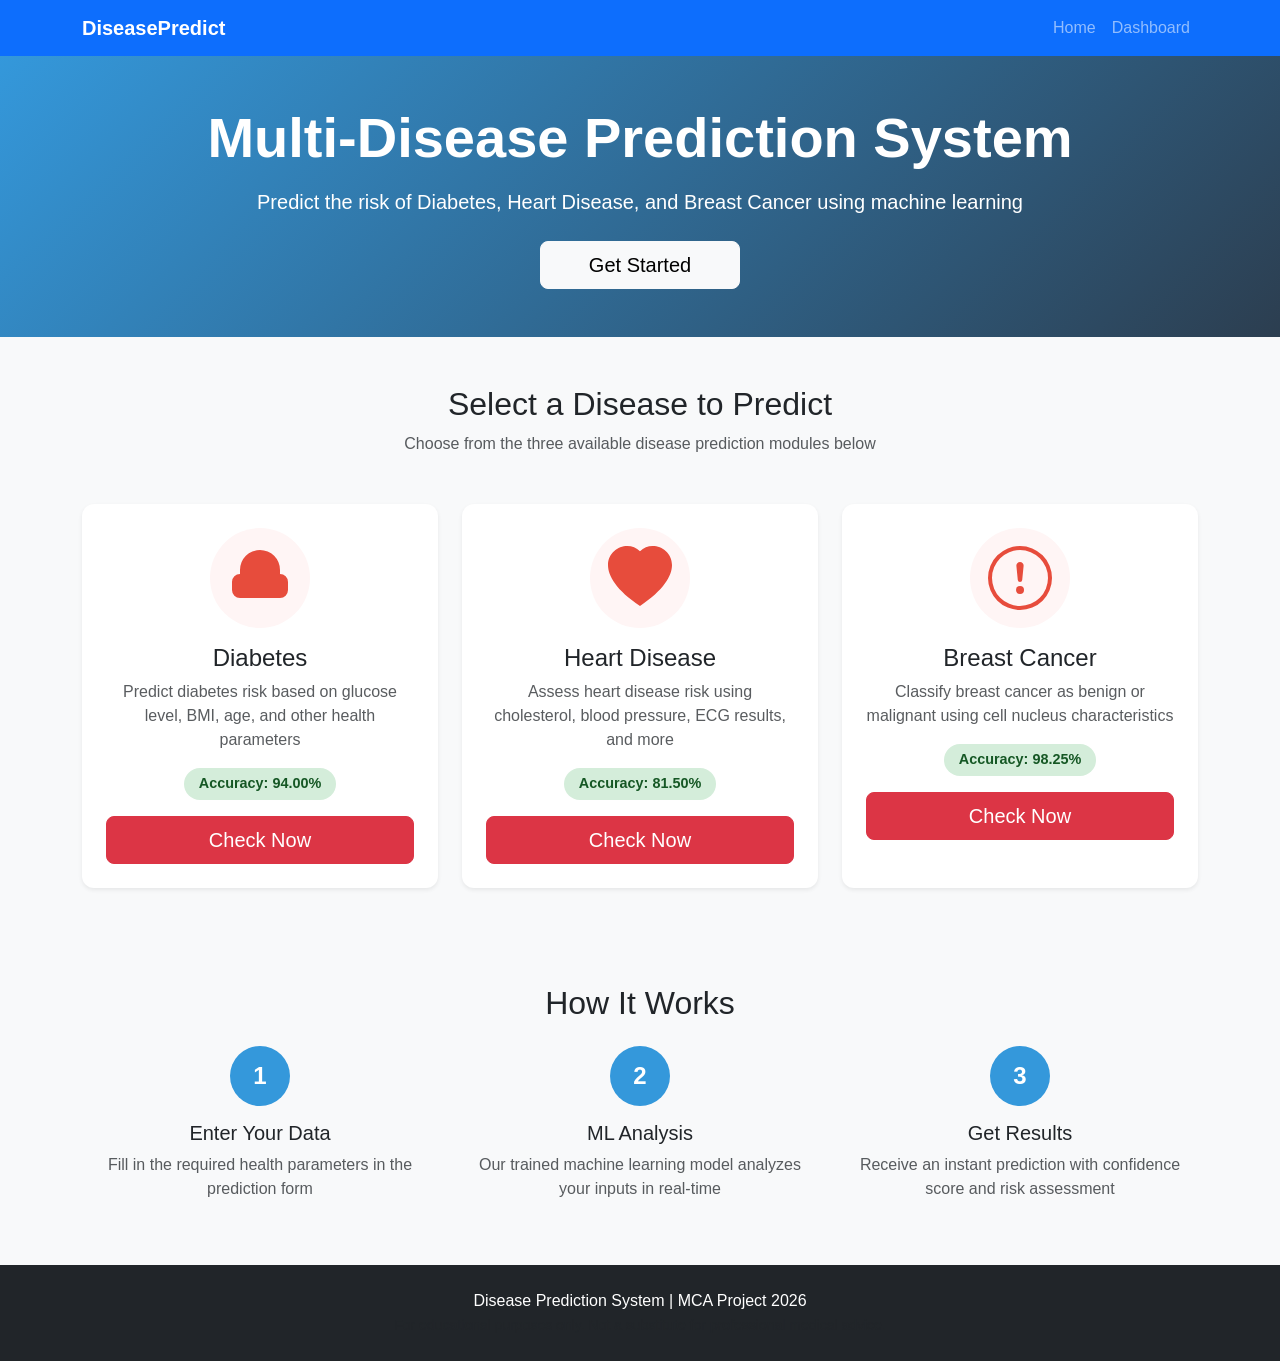
==== templates/index.html @ bf7e1209 "Initial commit: Disease Prediction System with ML models for Diabetes, Heart Disease, and Breast Can" ====
<!DOCTYPE html>
<html lang="en">
<head>
    <meta charset="UTF-8">
    <meta name="viewport" content="width=device-width, initial-scale=1.0">
    <title>Disease Prediction System</title>
    <link href="https://cdn.jsdelivr.net/npm/bootstrap@5.3.0/dist/css/bootstrap.min.css" rel="stylesheet">
    <link rel="stylesheet" href="/static/css/style.css">
</head>
<body>
    <nav class="navbar navbar-expand-lg navbar-dark bg-primary">
        <div class="container">
            <a class="navbar-brand fw-bold" href="/">DiseasePredict</a>
            <button class="navbar-toggler" type="button" data-bs-toggle="collapse" data-bs-target="#navbarNav">
                <span class="navbar-toggler-icon"></span>
            </button>
            <div class="collapse navbar-collapse" id="navbarNav">
                <ul class="navbar-nav ms-auto">
                    <li class="nav-item"><a class="nav-link" href="/">Home</a></li>
                    <li class="nav-item"><a class="nav-link" href="/dashboard">Dashboard</a></li>
                </ul>
            </div>
        </div>
    </nav>

    <div class="hero-section text-center text-white py-5">
        <div class="container">
            <h1 class="display-4 fw-bold mb-3">Multi-Disease Prediction System</h1>
            <p class="lead mb-4">Predict the risk of Diabetes, Heart Disease, and Breast Cancer using machine learning</p>
            <a href="#diseases" class="btn btn-light btn-lg px-5">Get Started</a>
        </div>
    </div>

    <div class="container py-5" id="diseases">
        <h2 class="text-center mb-2">Select a Disease to Predict</h2>
        <p class="text-center text-muted mb-5">Choose from the three available disease prediction modules below</p>

        <div class="row g-4">
            <div class="col-md-4">
                <div class="card disease-card h-100 border-0 shadow-sm">
                    <div class="card-body text-center p-4">
                        <div class="disease-icon mb-3">
                            <svg xmlns="http://www.w3.org/2000/svg" width="64" height="64" fill="#e74c3c" viewBox="0 0 16 16">
                                <path d="M8 1a5 5 0 0 0-5 5v1a2 2 0 0 0-2 2v2a2 2 0 0 0 2 2h10a2 2 0 0 0 2-2V9a2 2 0 0 0-2-2V6a5 5 0 0 0-5-5zm3 6V6a3 3 0 1 0-6 0v1h6z"/>
                            </svg>
                        </div>
                        <h4 class="card-title">Diabetes</h4>
                        <p class="card-text text-muted">Predict diabetes risk based on glucose level, BMI, age, and other health parameters</p>
                        <div class="accuracy-badge mb-3">Accuracy: 94.00%</div>
                        <a href="/diabetes" class="btn btn-danger btn-lg w-100">Check Now</a>
                    </div>
                </div>
            </div>

            <div class="col-md-4">
                <div class="card disease-card h-100 border-0 shadow-sm">
                    <div class="card-body text-center p-4">
                        <div class="disease-icon mb-3">
                            <svg xmlns="http://www.w3.org/2000/svg" width="64" height="64" fill="#e74c3c" viewBox="0 0 16 16">
                                <path d="M8 1.314C12.438-3.248 23.534 4.735 8 15-7.534 4.736 3.562-3.248 8 1.314z"/>
                            </svg>
                        </div>
                        <h4 class="card-title">Heart Disease</h4>
                        <p class="card-text text-muted">Assess heart disease risk using cholesterol, blood pressure, ECG results, and more</p>
                        <div class="accuracy-badge mb-3">Accuracy: 81.50%</div>
                        <a href="/heart" class="btn btn-danger btn-lg w-100">Check Now</a>
                    </div>
                </div>
            </div>

            <div class="col-md-4">
                <div class="card disease-card h-100 border-0 shadow-sm">
                    <div class="card-body text-center p-4">
                        <div class="disease-icon mb-3">
                            <svg xmlns="http://www.w3.org/2000/svg" width="64" height="64" fill="#e74c3c" viewBox="0 0 16 16">
                                <path d="M8 15A7 7 0 1 1 8 1a7 7 0 0 1 0 14zm0 1A8 8 0 1 0 8 0a8 8 0 0 0 0 16z"/>
                                <path d="M7.002 11a1 1 0 1 1 2 0 1 1 0 0 1-2 0zM7.1 4.995a.905.905 0 1 1 1.8 0l-.35 3.507a.552.552 0 0 1-1.1 0L7.1 4.995z"/>
                            </svg>
                        </div>
                        <h4 class="card-title">Breast Cancer</h4>
                        <p class="card-text text-muted">Classify breast cancer as benign or malignant using cell nucleus characteristics</p>
                        <div class="accuracy-badge mb-3">Accuracy: 98.25%</div>
                        <a href="/breast-cancer" class="btn btn-danger btn-lg w-100">Check Now</a>
                    </div>
                </div>
            </div>
        </div>
    </div>

    <div class="bg-light py-5">
        <div class="container">
            <h2 class="text-center mb-4">How It Works</h2>
            <div class="row g-4">
                <div class="col-md-4 text-center">
                    <div class="step-number">1</div>
                    <h5>Enter Your Data</h5>
                    <p class="text-muted">Fill in the required health parameters in the prediction form</p>
                </div>
                <div class="col-md-4 text-center">
                    <div class="step-number">2</div>
                    <h5>ML Analysis</h5>
                    <p class="text-muted">Our trained machine learning model analyzes your inputs in real-time</p>
                </div>
                <div class="col-md-4 text-center">
                    <div class="step-number">3</div>
                    <h5>Get Results</h5>
                    <p class="text-muted">Receive an instant prediction with confidence score and risk assessment</p>
                </div>
            </div>
        </div>
    </div>

    <footer class="bg-dark text-white py-4">
        <div class="container text-center">
            <p class="mb-0">Disease Prediction System | MCA Project 2026</p>
            <small class="text-muted">For educational purposes only. Not a substitute for professional medical advice.</small>
        </div>
    </footer>

    <script src="https://cdn.jsdelivr.net/npm/bootstrap@5.3.0/dist/js/bootstrap.bundle.min.js"></script>
</body>
</html>
---- static/css/style.css ----
* {
    margin: 0;
    padding: 0;
    box-sizing: border-box;
}

body {
    font-family: 'Segoe UI', Tahoma, Geneva, Verdana, sans-serif;
    background-color: #f8f9fa;
}

.hero-section {
    background: linear-gradient(135deg, #3498db 0%, #2c3e50 100%);
    padding: 60px 0;
}

.disease-card {
    transition: transform 0.3s ease, box-shadow 0.3s ease;
    border-radius: 12px;
}

.disease-card:hover {
    transform: translateY(-10px);
    box-shadow: 0 15px 30px rgba(0, 0, 0, 0.15) !important;
}

.disease-icon {
    width: 100px;
    height: 100px;
    margin: 0 auto;
    display: flex;
    align-items: center;
    justify-content: center;
    background: #fff5f5;
    border-radius: 50%;
}

.accuracy-badge {
    display: inline-block;
    padding: 5px 15px;
    background: #d4edda;
    color: #155724;
    border-radius: 20px;
    font-weight: 600;
    font-size: 0.9rem;
}

.step-number {
    width: 60px;
    height: 60px;
    background: #3498db;
    color: white;
    border-radius: 50%;
    display: flex;
    align-items: center;
    justify-content: center;
    font-size: 1.5rem;
    font-weight: bold;
    margin: 0 auto 15px;
}

.card {
    border-radius: 12px;
}

.form-label {
    font-weight: 500;
    color: #495057;
}

.form-control:focus, .form-select:focus {
    border-color: #3498db;
    box-shadow: 0 0 0 0.2rem rgba(52, 152, 219, 0.25);
}

.result-positive {
    background: linear-gradient(135deg, #fff5f5 0%, #ffe0e0 100%);
    border-left: 5px solid #e74c3c;
    border-radius: 8px;
}

.result-positive h2 {
    color: #c0392b;
}

.result-negative {
    background: linear-gradient(135deg, #f0fff4 0%, #d4edda 100%);
    border-left: 5px solid #2ecc71;
    border-radius: 8px;
}

.result-negative h2 {
    color: #27ae60;
}

.table th {
    background-color: #f8f9fa;
    border-top: none;
}

.badge {
    padding: 6px 12px;
    font-weight: 500;
}

footer {
    margin-top: auto;
}

@media (max-width: 768px) {
    .hero-section h1 {
        font-size: 2rem;
    }

    .disease-icon svg {
        width: 48px;
        height: 48px;
    }
}
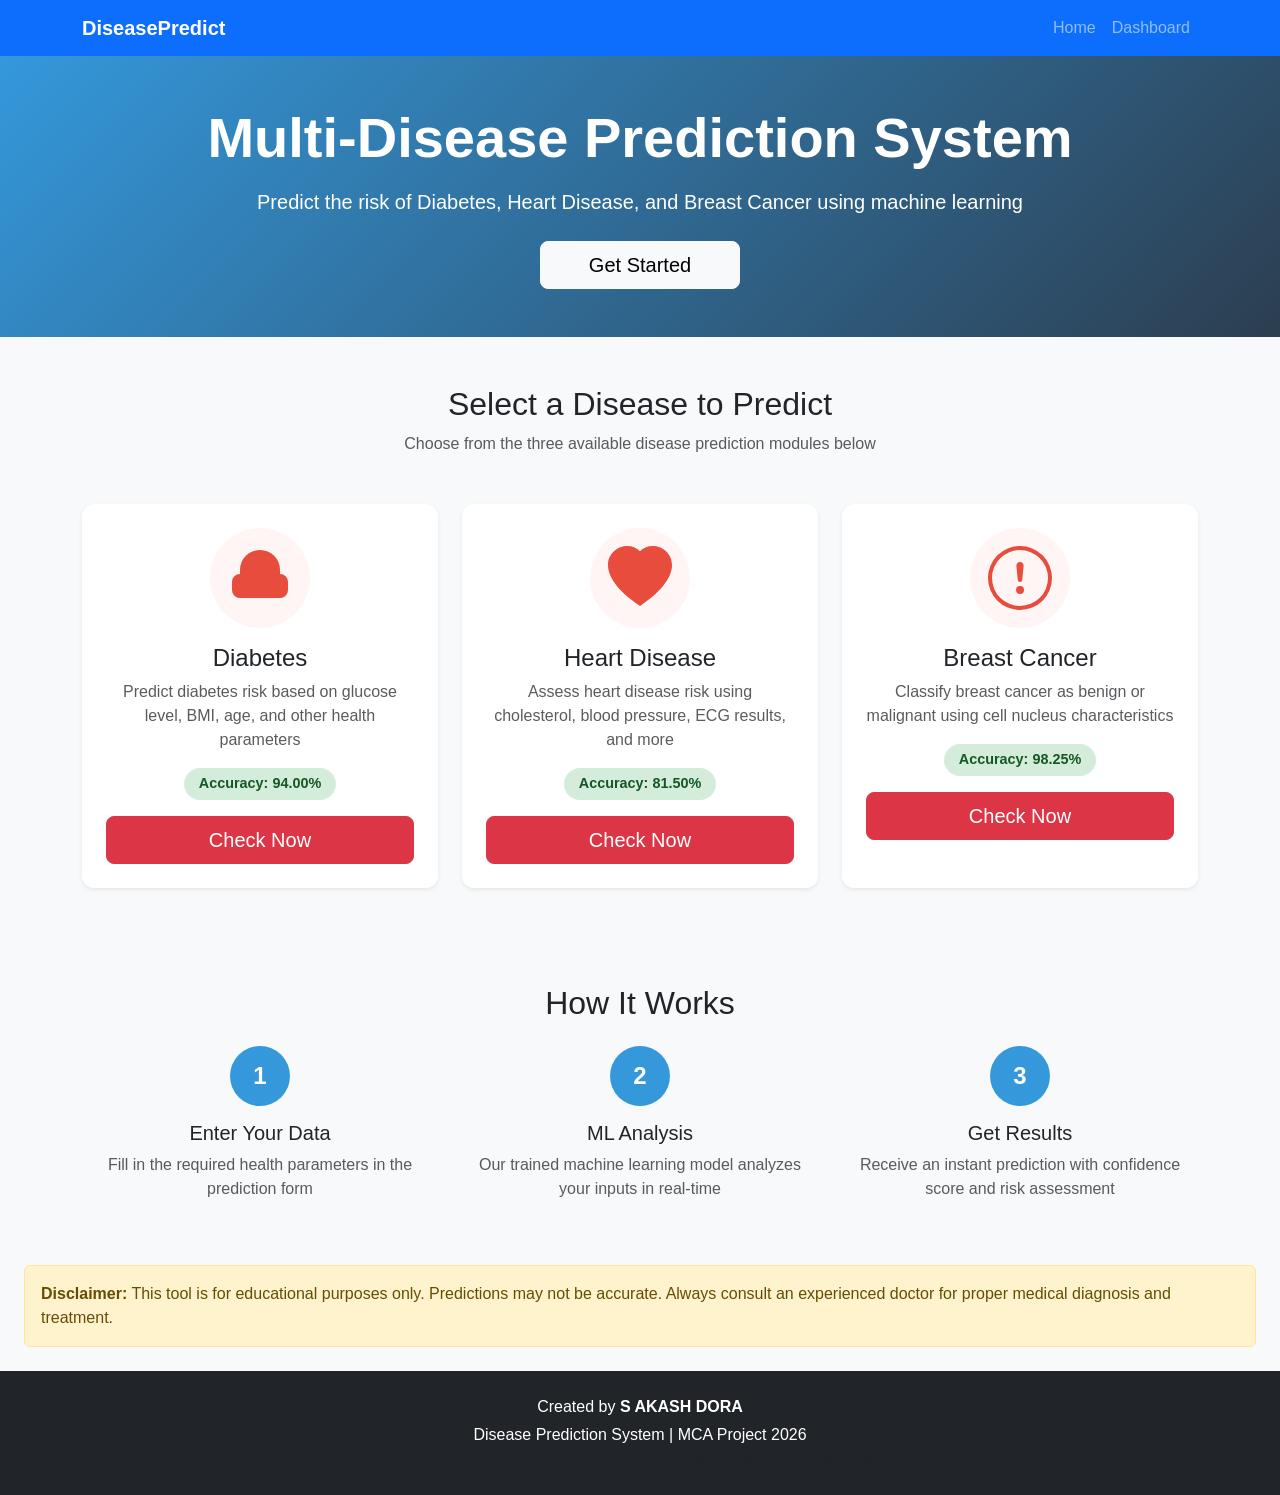
==== commit 541ff868: "Update: Gender-aware diabetes form, add footer 'Created by S AKASH DORA', medical disclaimer on all " ====
--- a/templates/index.html
+++ b/templates/index.html
@@ -110,8 +110,13 @@
         </div>
     </div>
 
+    <div class="alert alert-warning mx-4 mb-4">
+        <strong>Disclaimer:</strong> This tool is for educational purposes only. Predictions may not be accurate. Always consult an experienced doctor for proper medical diagnosis and treatment.
+    </div>
+
     <footer class="bg-dark text-white py-4">
         <div class="container text-center">
+            <p class="mb-1">Created by <strong>S AKASH DORA</strong></p>
             <p class="mb-0">Disease Prediction System | MCA Project 2026</p>
             <small class="text-muted">For educational purposes only. Not a substitute for professional medical advice.</small>
         </div>
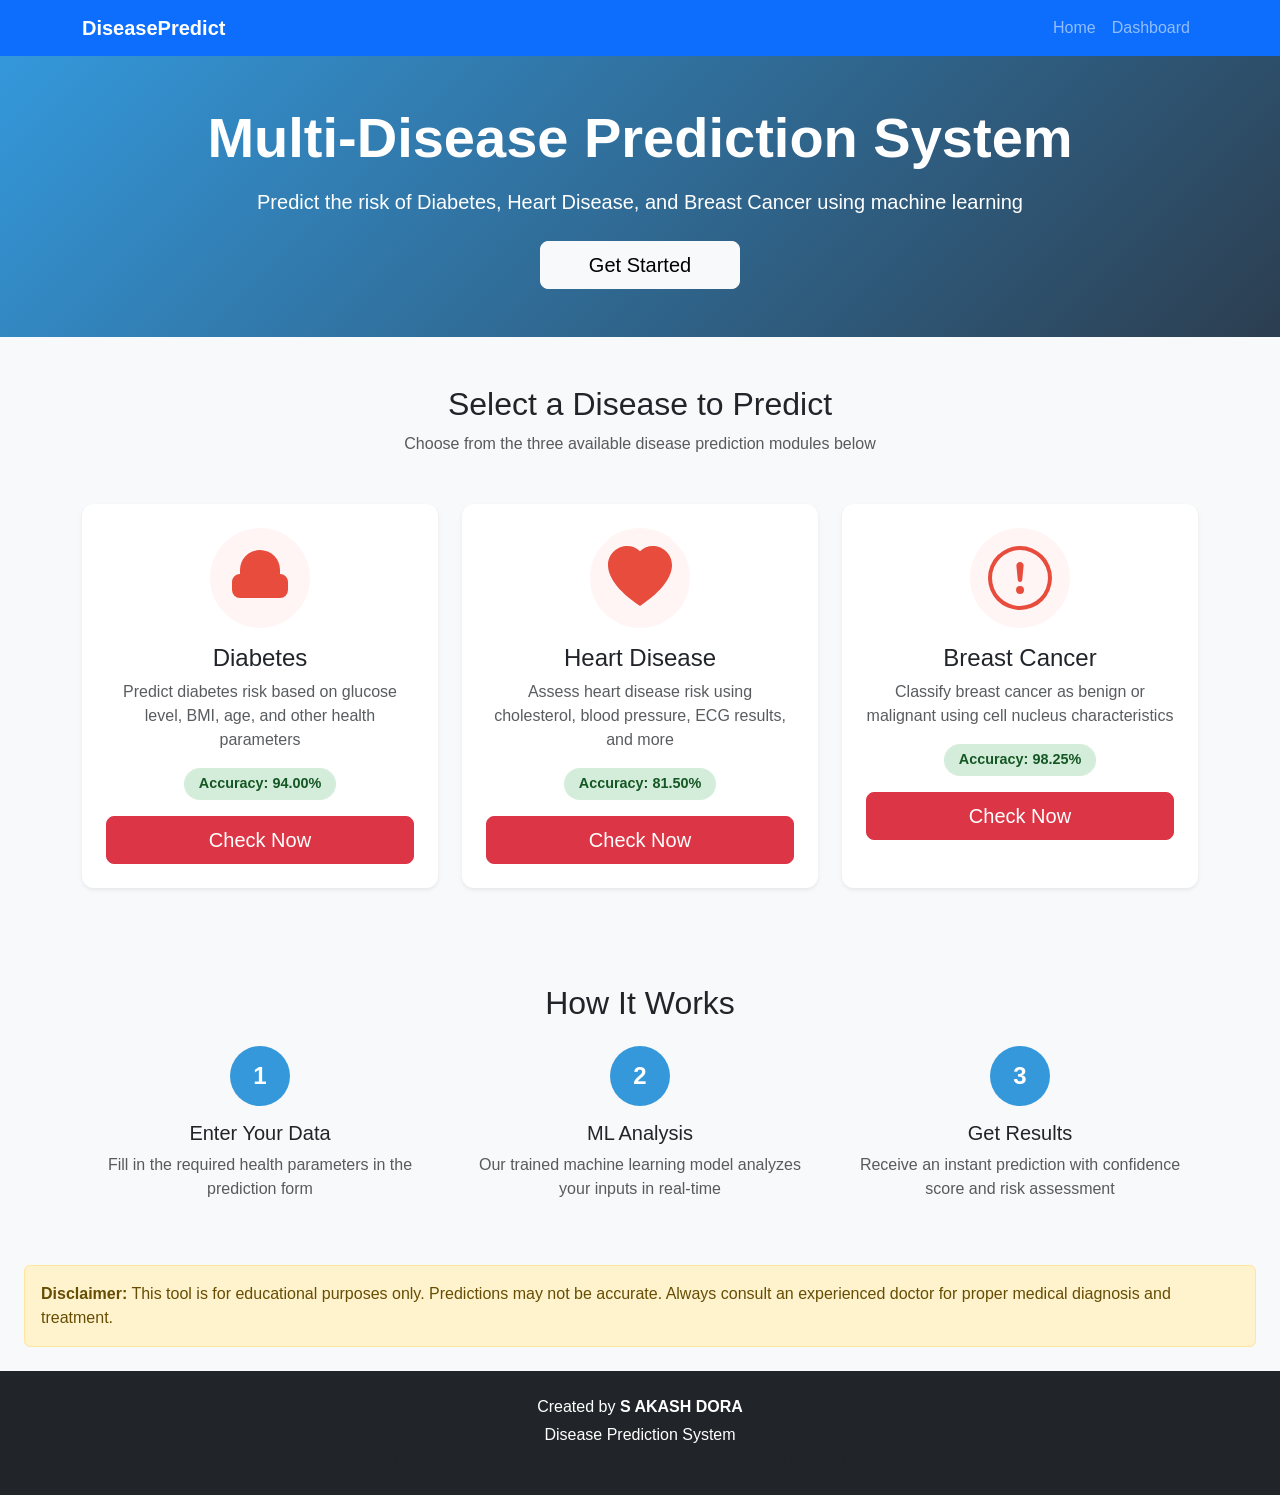
==== commit 8486a9d8: "Add CSV dataset files to datasets/ folder and generate_datasets.py script" ====
--- a/templates/index.html
+++ b/templates/index.html
@@ -117,7 +117,7 @@
     <footer class="bg-dark text-white py-4">
         <div class="container text-center">
             <p class="mb-1">Created by <strong>S AKASH DORA</strong></p>
-            <p class="mb-0">Disease Prediction System | MCA Project 2026</p>
+            <p class="mb-0">Disease Prediction System </p>
             <small class="text-muted">For educational purposes only. Not a substitute for professional medical advice.</small>
         </div>
     </footer>
